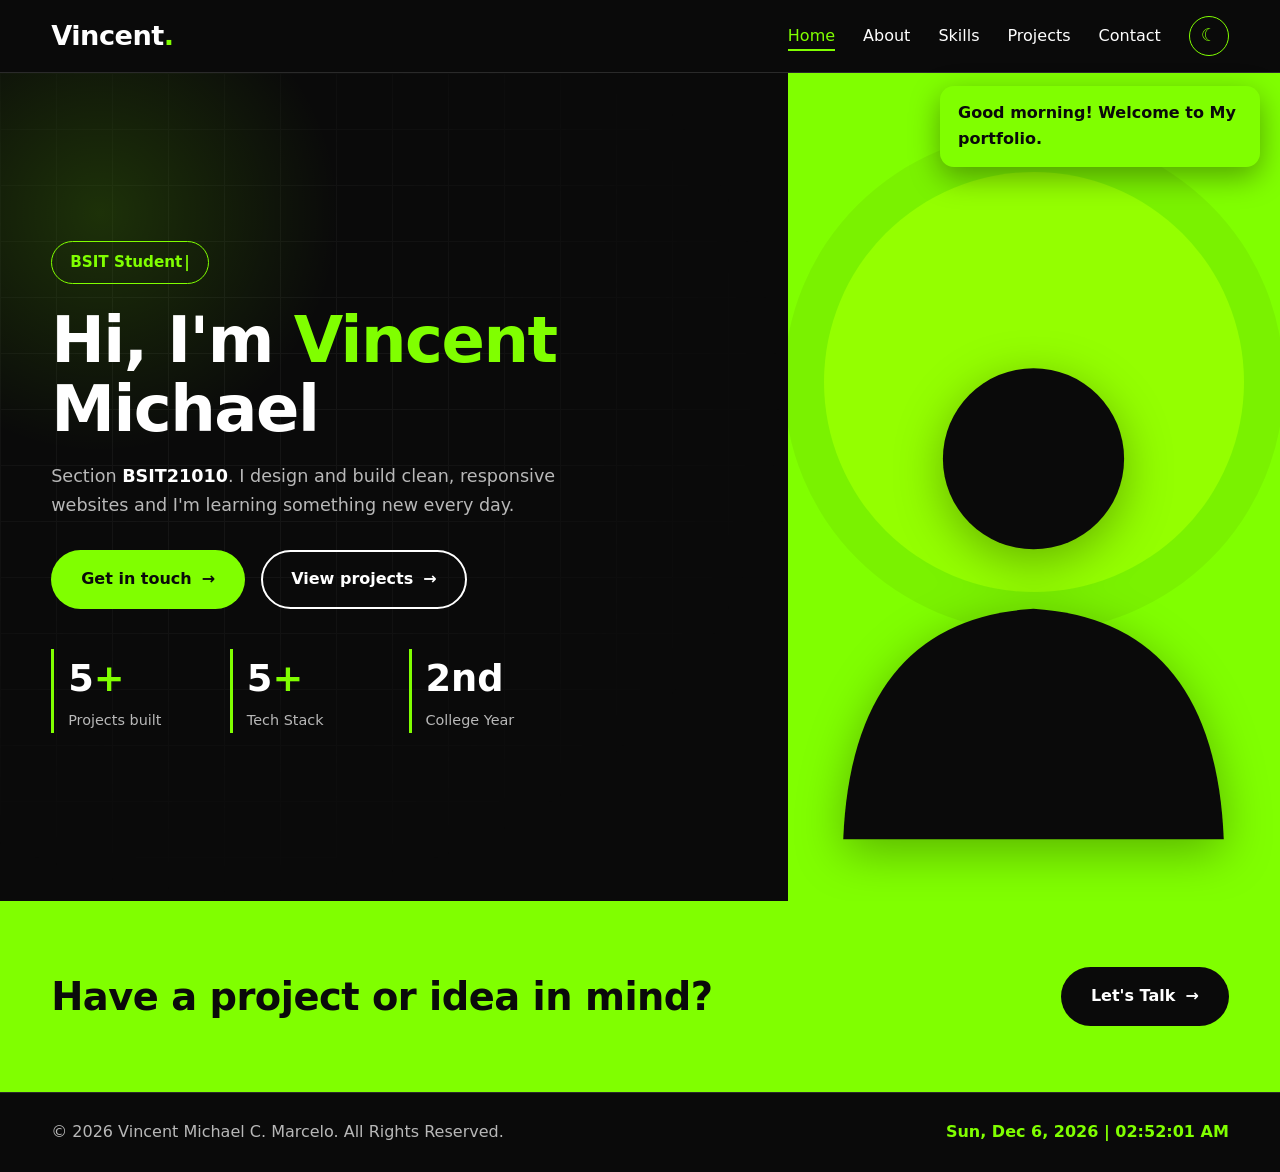
==== index.html @ 377fdef5 "Add files via upload" ====
<!DOCTYPE html>
<html lang="en">
<head>
  <meta charset="UTF-8">
  <meta name="viewport" content="width=device-width, initial-scale=1.0">
  <meta name="description" content="Portfolio of Vincent Michael C. Marcelo, BSIT21010 student.">
  <title>Vincent. | Home</title>
  <link rel="stylesheet" href="style.css">
</head>
<body>
  <a class="skip-link" href="#main">Skip to content</a>

  <header class="site-header">
    <nav class="nav container" aria-label="Main navigation">
      <a href="index.html" class="logo">Vincent<span>.</span></a>
      <button class="nav-toggle" id="navToggle" aria-label="Toggle menu" aria-expanded="false">&#9776;</button>
      <ul class="nav-links" id="navLinks">
        <li><a href="index.html" class="active">Home</a></li>
        <li><a href="about.html">About</a></li>
        <li><a href="skills.html">Skills</a></li>
        <li><a href="projects.html">Projects</a></li>
        <li><a href="contact.html">Contact</a></li>
        <li><button class="theme-toggle" id="themeToggle" aria-label="Toggle dark/light mode">&#9790;</button></li>
      </ul>
    </nav>
  </header>

  <div class="welcome-toast" id="welcomeMsg" role="status" aria-live="polite"></div>

  <main id="main">
    <section class="hero" aria-labelledby="heroTitle">
      <div class="hero-left">
        <div class="hero-content">
          <p class="badge"><span id="typedText"></span><span class="caret" aria-hidden="true">|</span></p>
          <h1 id="heroTitle">Hi, I'm <span class="hl">Vincent</span> Michael</h1>
          <p class="hero-sub">Section <strong>BSIT21010</strong>. I design and build clean, responsive websites and I'm learning something new every day.</p>
          <div class="hero-actions">
            <a href="contact.html" class="btn btn-primary js-alert" data-alert="Thanks for reaching out! Taking you to the contact page.">Get in touch <span class="arrow">&rarr;</span></a>
            <a href="projects.html" class="btn btn-outline">View projects <span class="arrow">&rarr;</span></a>
          </div>
          <div class="stats">
            <div class="stat"><span class="stat-num" data-target="5">5</span><span class="stat-plus">+</span><p>Projects built</p></div>
            <div class="stat"><span class="stat-num" data-target="5">5</span><span class="stat-plus">+</span><p>Tech Stack</p></div>
            <div class="stat"><span class="stat-num" data-target="3">2nd</span><p>College Year</p></div>
          </div>
        </div>
      </div>
      <div class="hero-right">
        <img src="\Users\Guestt\Downloads\portfolio\pictures\hero-pic.png" alt="Portrait of Vincent Michael C. Marcelo" class="hero-img" width="550" height="700" data-placeholder="portrait">
      </div>
    </section>

    <section class="section cta-band">
      <div class="container cta-inner">
        <h2>Have a project or idea in mind?</h2>
        <a href="contact.html" class="btn btn-dark js-alert" data-alert="Let's talk! Opening the contact page.">Let's Talk <span class="arrow">&rarr;</span></a>
      </div>
    </section>
  </main>

  <footer class="site-footer">
    <div class="container footer-inner">
      <p>&copy; 2026 Vincent Michael C. Marcelo. All Rights Reserved.</p>
      <p class="clock" id="liveClock" aria-label="Current date and time"></p>
    </div>
  </footer>

  <button class="back-to-top" id="backToTop" aria-label="Back to top">&uarr;</button>
  <script src="script.js"></script>
</body>
</html>
---- style.css ----
:root {
  --bg: #0A0A0A;
  --bg-alt: #121212;
  --card: #161616;
  --text: #ffffff;
  --muted: #b8b8b8;
  --border: #2a2a2a;
  --lime: #80FF00;
  --lime-2: #94FF00;
  --ink: #0A0A0A;
  --radius: 18px;
  --shadow: 0 10px 30px rgba(0, 0, 0, 0.35);
  --nav-h: 72px;
  --ease: cubic-bezier(0.2, 0.7, 0.2, 1);
  --font: "Inter", "Segoe UI", system-ui, -apple-system, Roboto, Arial, sans-serif;
  --font-head: "Space Grotesk", "Inter", "Segoe UI", system-ui, sans-serif;
  --intro: 0s;
}

[data-theme="light"] {
  --bg: #f5f5f0;
  --bg-alt: #ecece4;
  --card: #ffffff;
  --text: #0A0A0A;
  --muted: #555555;
  --border: #d8d8d0;
  --shadow: 0 10px 30px rgba(0, 0, 0, 0.1);
}
*,
*::before,
*::after {
  box-sizing: border-box;
  margin: 0;
  padding: 0;
}

html {
  scroll-padding-top: var(--nav-h);
}


html {
  scrollbar-color: var(--lime) var(--bg-alt);
}
/* Light mode: white thumb */
[data-theme="light"] {
  scrollbar-color: #ffffff var(--bg-alt);
}

@supports not (scrollbar-color: auto) {
  ::-webkit-scrollbar { width: 12px; height: 12px; }
  ::-webkit-scrollbar-track { background: var(--bg-alt); }
  ::-webkit-scrollbar-thumb { background: var(--lime); border-radius: 10px; }
  [data-theme="light"] ::-webkit-scrollbar-thumb { background: #ffffff; border: 1px solid var(--border); }
}

body {
  font-family: var(--font);
  background: var(--bg);
  color: var(--text);
  line-height: 1.65;
  overflow-x: hidden;
  -webkit-font-smoothing: antialiased;
  transition: background 0.3s ease, color 0.3s ease;
}

h1, h2, h3, h4, .logo {
  font-family: var(--font-head);
}

img {
  max-width: 100%;
  display: block;
}

a {
  color: inherit;
  text-decoration: none;
}

ul {
  list-style: none;
}

button {
  font: inherit;
  cursor: pointer;
  border: none;
  background: none;
  color: inherit;
}

code {
  background: var(--bg-alt);
  padding: 2px 6px;
  border-radius: 6px;
  font-size: 0.9em;
}

::selection {
  background: var(--lime);
  color: var(--ink);
}

.container {
  width: min(1180px, 92%);
  margin-inline: auto;
}

.hl {
  color: var(--lime);
}

[data-theme="light"] .hl {
  color: #2f7d00;
}

.skip-link {
  position: absolute;
  left: -999px;
  top: 8px;
  background: var(--lime);
  color: var(--ink);
  padding: 8px 14px;
  border-radius: 8px;
  z-index: 1000;
}

.skip-link:focus {
  left: 8px;
}


.page-wipe {
  position: fixed;
  inset: 0;
  z-index: 999;
  pointer-events: none;
  background: var(--lime);
  transform: translateY(-100%);
  display: none !important;
}

@keyframes wipeOut {
  from { transform: translateY(0); }
  to { transform: translateY(-100%); }
}

@keyframes wipeIn {
  from { transform: translateY(100%); }
  to { transform: translateY(0); }
}

.scroll-progress {
  position: fixed;
  top: 0;
  left: 0;
  height: 3px;
  width: 0;
  z-index: 300;
  background: linear-gradient(90deg, var(--lime), var(--lime-2));
  box-shadow: 0 0 10px var(--lime);
}


.site-header {
  position: sticky;
  top: 0;
  z-index: 100;
  background: var(--bg);
  border-bottom: 1px solid var(--border);
  backdrop-filter: blur(8px);
  transition: box-shadow 0.3s ease, background 0.3s ease;
}

.site-header.scrolled {
  box-shadow: 0 6px 24px rgba(0, 0, 0, 0.3);
}

.nav {
  display: flex;
  align-items: center;
  justify-content: space-between;
  height: var(--nav-h);
}

.logo {
  font-size: 1.7rem;
  font-weight: 700;
  letter-spacing: -0.5px;
  transition: transform 0.2s ease;
}

.logo span {
  color: var(--lime);
  display: inline-block;
  animation: dotBounce 2.4s ease-in-out infinite;
}

.logo:hover {
  transform: scale(1.06);
}

@keyframes dotBounce {
  0%, 70%, 100% { transform: translateY(0); }
  80% { transform: translateY(-6px); }
  90% { transform: translateY(0); }
}

.nav-links {
  display: flex;
  align-items: center;
  gap: 28px;
}

.nav-links a {
  position: relative;
  font-weight: 500;
  padding: 6px 0;
  transition: color 0.2s ease;
}

.nav-links a::after {
  content: "";
  position: absolute;
  left: 0;
  bottom: 0;
  width: 0;
  height: 2px;
  background: var(--lime);
  transition: width 0.25s ease;
}

.nav-links a:hover,
.nav-links a.active {
  color: var(--lime);
}

[data-theme="light"] .nav-links a:hover,
[data-theme="light"] .nav-links a.active {
  color: #2f7d00;
}

.nav-links a:hover::after,
.nav-links a.active::after {
  width: 100%;
}

.theme-toggle {
  width: 40px;
  height: 40px;
  border-radius: 50%;
  border: 1.5px solid var(--lime);
  color: var(--lime);
  font-size: 1.1rem;
  display: grid;
  place-items: center;
  transition: transform 0.25s ease, background 0.25s ease, color 0.25s ease;
}

.theme-toggle:hover {
  background: var(--lime);
  color: var(--ink);
  transform: rotate(20deg) scale(1.1);
}

.nav-toggle {
  display: none;
  font-size: 1.7rem;
  padding: 4px 10px;
  border-radius: 8px;
}

.nav-toggle:hover {
  background: var(--bg-alt);
}


.welcome-toast {
  position: fixed;
  top: calc(var(--nav-h) + 14px);
  right: 20px;
  z-index: 200;
  max-width: 320px;
  background: var(--lime);
  color: var(--ink);
  padding: 14px 18px;
  border-radius: 14px;
  font-weight: 600;
  box-shadow: var(--shadow);
  transform: translateX(130%);
  transition: transform 0.5s ease;
}

.welcome-toast.show {
  transform: translateX(0);
}


.btn {
  position: relative;
  overflow: hidden;
  display: inline-flex;
  align-items: center;
  gap: 10px;
  padding: 14px 28px;
  border-radius: 999px;
  font-weight: 700;
  border: 2px solid transparent;
  transform: translate(var(--tx, 0px), var(--ty, 0px));
  transition: transform 0.2s ease, background 0.2s ease, color 0.2s ease, box-shadow 0.2s ease;
}

.btn .arrow {
  display: inline-block;
  transition: transform 0.2s ease;
}

.btn:hover {
  transform: translate(var(--tx, 0px), var(--ty, 0px)) scale(1.06);
}

.btn:hover .arrow {
  transform: translateX(6px);
}

.btn-primary {
  background: var(--lime);
  color: var(--ink);
}

.btn-primary:hover {
  box-shadow: 0 1px 5px rgba(128, 255, 0, 0.35);
}

.btn-outline {
  border-color: var(--text);
  color: var(--text);
}

.btn-outline:hover {
  background: var(--text);
  color: var(--bg);
}

.btn-dark {
  background: var(--ink);
  color: #fff;
}

.btn-dark:hover {
  background: #fff;
  color: var(--ink);
}

.ripple {
  position: absolute;
  border-radius: 50%;
  pointer-events: none;
  background: rgba(255, 255, 255, 0.45);
  transform: scale(0);
  animation: ripple 0.6s ease-out forwards;
}

@keyframes ripple {
  to { transform: scale(4); opacity: 0; }
}

.link-btn {
  color: var(--lime);
  font-weight: 600;
  text-decoration: underline;
  margin-bottom: 8px;
}

[data-theme="light"] .link-btn {
  color: #2f7d00;
}


.hero {
  display: grid;
  grid-template-columns: 1.6fr 1fr;
  min-height: calc(100vh - var(--nav-h));
}

.hero-left {
  position: relative;
  display: flex;
  align-items: center;
  background: var(--bg);
  overflow: hidden;
  padding: 60px 0 60px max(4vw, calc((100vw - 1180px) / 2));
}

.hero-left::before {
  content: "";
  position: absolute;
  inset: 0;
  pointer-events: none;
  background-image: 
    linear-gradient(var(--border) 1px, transparent 1px),
    linear-gradient(90deg, var(--border) 1px, transparent 1px);
  background-size: 56px 56px;
  opacity: 0.35;
  -webkit-mask-image: radial-gradient(ellipse at 30% 40%, #000 20%, transparent 70%);
  mask-image: radial-gradient(ellipse at 30% 40%, #000 20%, transparent 70%);
}

.hero-left::after {
  content: "";
  position: absolute;
  width: 520px;
  height: 520px;
  border-radius: 50%;
  left: -160px;
  top: -120px;
  pointer-events: none;
  background: radial-gradient(circle, rgba(128, 255, 0, 0.16), transparent 65%);
  animation: glowMove 14s ease-in-out infinite alternate;
}

@keyframes glowMove {
  to { transform: translate(260px, 200px); }
}

.hero-content {
  position: relative;
  z-index: 1;
  max-width: 680px;
  padding-right: 32px;
}

.hero-content > * {
  animation: rise 0.9s var(--ease) both;
  animation-delay: var(--intro);
}

.hero-content > :nth-child(1) { animation-delay: calc(var(--intro) + 0.1s); }
.hero-content > :nth-child(2) { animation: none; }
.hero-content > :nth-child(3) { animation-delay: calc(var(--intro) + 0.7s); }
.hero-content > :nth-child(4) { animation-delay: calc(var(--intro) + 0.85s); }
.hero-content > :nth-child(5) { animation-delay: calc(var(--intro) + 1s); }

@keyframes rise {
  from { opacity: 0; transform: translateY(36px); }
  to { opacity: 1; transform: none; }
}

.badge {
  display: inline-flex;
  align-items: center;
  min-height: 40px;
  padding: 8px 18px;
  border: 1.5px solid var(--lime);
  border-radius: 999px;
  color: var(--lime);
  font-weight: 600;
  font-size: 0.95rem;
  margin-bottom: 22px;
}

[data-theme="light"] .badge {
  color: #2f7d00;
  border-color: #2f7d00;
}

.caret {
  margin-left: 2px;
  animation: blink 0.8s steps(1) infinite;
}

@keyframes blink {
  50% { opacity: 0; }
}

.hero h1 {
  font-size: clamp(2.3rem, 5vw, 4.1rem);
  line-height: 1.08;
  letter-spacing: -1.5px;
  margin-bottom: 18px;
}

.hero-sub {
  color: var(--muted);
  font-size: 1.1rem;
  margin-bottom: 30px;
  max-width: 540px;
}

.hero-sub strong {
  color: var(--text);
}

.hero-actions {
  display: flex;
  flex-wrap: wrap;
  gap: 16px;
  margin-bottom: 40px;
}

.stats {
  display: grid;
  grid-template-columns: repeat(3, 1fr);
  gap: 16px;
  max-width: 520px;
}

.stat {
  border-left: 3px solid var(--lime);
  padding-left: 14px;
}

.stat-num,
.stat-plus {
  font-family: var(--font-head);
  font-size: 2.3rem;
  font-weight: 700;
}

.stat-plus {
  color: var(--lime);
}

[data-theme="light"] .stat-plus {
  color: #2f7d00;
}

.stat p {
  color: var(--muted);
  font-size: 0.9rem;
}

.scroll-cue {
  position: absolute;
  left: max(4vw, calc((100vw - 1180px) / 2));
  bottom: 22px;
  z-index: 1;
  display: flex;
  align-items: center;
  gap: 10px;
  color: var(--muted);
  font-size: 0.75rem;
  letter-spacing: 3px;
  text-transform: uppercase;
  animation: rise 1s var(--ease) both;
  animation-delay: calc(var(--intro) + 1.4s);
}

.scroll-cue i {
  width: 22px;
  height: 36px;
  border: 2px solid var(--muted);
  border-radius: 12px;
  position: relative;
}

.scroll-cue i::after {
  content: "";
  position: absolute;
  left: 50%;
  top: 6px;
  width: 4px;
  height: 8px;
  margin-left: -2px;
  background: var(--lime);
  border-radius: 2px;
  animation: wheel 1.6s ease-in-out infinite;
}

@keyframes wheel {
  0% { opacity: 0; transform: translateY(0); }
  40% { opacity: 1; }
  100% { opacity: 0; transform: translateY(14px); }
}

.hero-right {
  position: relative;
  background: var(--lime);
  display: flex;
  align-items: flex-end;
  justify-content: center;
  overflow: hidden;
}

.hero-right::before {
  content: "";
  position: absolute;
  width: 420px;
  height: 420px;
  border-radius: 50%;
  background: var(--lime-2);
  top: 12%;
  left: 50%;
  transform: translate(-50%, var(--py, 0px));
  box-shadow: 0 0 0 40px rgba(0, 0, 0, 0.05);
  animation: pulse 4s ease-in-out infinite;
}

@keyframes pulse {
  50% { box-shadow: 0 0 0 70px rgba(0, 0, 0, 0.03); }
}

.ring {
  position: absolute;
  width: 520px;
  height: 520px;
  border-radius: 50%;
  border: 2px dashed rgba(10, 10, 10, 0.35);
  top: 4%;
  left: 50%;
  margin-left: -260px;
  animation: spin 40s linear infinite;
}

@keyframes spin {
  to { transform: rotate(360deg); }
}

.hero-img {
  position: relative;
  z-index: 1;
  width: auto;
  max-height: 88%;
  max-width: 92%;
  filter: drop-shadow(0 12px 24px rgba(0, 0, 0, 0.3));
  animation: float 5s ease-in-out infinite;
}

@keyframes float {
  50% { transform: translateY(-14px); }
}

.word {
  display: inline-block;
  overflow: hidden;
  vertical-align: top;
  padding-bottom: 0.14em;
  margin-bottom: -0.14em;
}

.word-in {
  display: inline-block;
  transform: translateY(115%);
  animation: wordUp 0.85s var(--ease) forwards;
}

@keyframes wordUp {
  to { transform: none; }
}


.marquee {
  background: #0A0A0A;
  color: #fff;
  overflow: hidden;
  border-block: 2px solid var(--lime);
  padding: 16px 0;
}

.marquee-track {
  display: flex;
  width: max-content;
  animation: marquee 28s linear infinite;
}

.marquee:hover .marquee-track {
  animation-play-state: paused;
}

.marquee-group {
  display: flex;
  flex-shrink: 0;
}

.marquee-group span {
  font-family: var(--font-head);
  font-size: 1.15rem;
  font-weight: 700;
  padding: 0 28px;
  white-space: nowrap;
  display: flex;
  align-items: center;
  gap: 56px;
}

.marquee-group span::after {
  content: "\2726";
  color: var(--lime);
}

@keyframes marquee {
  to { transform: translateX(-50%); }
}


.section {
  padding: 100px 0;
}

.section.alt {
  background: var(--bg-alt);
}

.section-head {
  margin-bottom: 48px;
}

.section-head.row {
  display: flex;
  align-items: flex-end;
  justify-content: space-between;
  gap: 20px;
  flex-wrap: wrap;
}

.section-title {
  position: relative;
  font-size: clamp(1.9rem, 4vw, 2.9rem);
  line-height: 1.12;
  letter-spacing: -1px;
  padding-bottom: 16px;
  margin-bottom: 36px;
}

.section-head .section-title {
  margin-bottom: 0;
}

.section-title::after {
  content: "";
  position: absolute;
  left: 0;
  bottom: 0;
  height: 5px;
  width: 60px;
  background: var(--lime);
  border-radius: 3px;
  transition: width 0.9s var(--ease) 0.3s;
}

.lead {
  color: var(--muted);
  max-width: 760px;
  margin-bottom: 36px;
  font-size: 1.05rem;
}

.eyebrow {
  color: var(--lime);
  font-weight: 700;
  text-transform: uppercase;
  letter-spacing: 2px;
  font-size: 0.85rem;
  margin-bottom: 10px;
}

[data-theme="light"] .eyebrow {
  color: #2f7d00;
}

.page-hero {
  position: relative;
  overflow: hidden;
  padding: 90px 0 64px;
  background: var(--bg);
}

.page-hero::before {
  content: attr(data-bg);
  position: absolute;
  right: -1%;
  bottom: -26%;
  font-family: var(--font-head);
  font-weight: 700;
  font-size: clamp(6rem, 24vw, 17rem);
  line-height: 1;
  letter-spacing: -0.04em;
  color: transparent;
  -webkit-text-stroke: 1px var(--border);
  pointer-events: none;
  user-select: none;
  animation: fadeIn 1.4s ease both;
  animation-delay: var(--intro);
}

.page-hero::after {
  content: "";
  position: absolute;
  left: 0;
  bottom: 0;
  height: 6px;
  width: 100%;
  background: var(--lime);
  transform-origin: left;
  animation: barGrow 1.1s var(--ease) both;
  animation-delay: calc(var(--intro) + 0.2s);
}

@keyframes barGrow {
  from { transform: scaleX(0); }
  to { transform: scaleX(1); }
}

.page-hero .container {
  position: relative;
  z-index: 1;
}

.page-hero .container > * {
  animation: rise 0.8s var(--ease) both;
  animation-delay: var(--intro);
}

.page-hero .container > h1 {
  animation: none;
}

.page-hero h1 {
  font-size: clamp(2.6rem, 6vw, 4.4rem);
  line-height: 1.05;
  letter-spacing: -1.5px;
}

.cta-band {
  background: var(--lime);
  color: var(--ink);
  padding: 64px 0;
  overflow: hidden;
}

.cta-inner {
  display: flex;
  align-items: center;
  justify-content: space-between;
  gap: 24px;
  flex-wrap: wrap;
}

.cta-inner h2 {
  font-size: clamp(1.6rem, 3.5vw, 2.4rem);
  letter-spacing: -0.5px;
}


.js .reveal {
  opacity: 0;
  transform: translateY(44px);
  transition: opacity 0.85s var(--ease), transform 0.85s var(--ease);
  transition-delay: var(--d, 0s);
  will-change: opacity, transform;
}

.js .reveal[data-anim="left"]  { transform: translateX(-70px); }
.js .reveal[data-anim="right"] { transform: translateX(70px); }
.js .reveal[data-anim="zoom"]  { transform: scale(0.85); }
.js .reveal.in { opacity: 1; transform: none; }

.js .reveal.section-title::after,
.js .reveal .section-title::after {
  width: 0;
}

.js .reveal.in.section-title::after,
.js .reveal.in .section-title::after {
  width: 60px;
}

.js .lazy-img {
  opacity: 0;
  transform: scale(1.06);
  transition: opacity 0.9s ease, transform 1.1s var(--ease);
}

.js .lazy-img.loaded {
  opacity: 1;
  transform: none;
}

.card {
  position: relative;
  background: var(--card);
  border: 1px solid var(--border);
  border-radius: var(--radius);
  padding: 28px;
  transition: transform 0.25s ease, border-color 0.25s ease, box-shadow 0.25s ease;
}

.card::before {
  content: "";
  position: absolute;
  inset: 0;
  border-radius: inherit;
  pointer-events: none;
  background: radial-gradient(380px circle at var(--mx, 50%) var(--my, 50%), rgba(128, 255, 0, 0.13), transparent 45%);
  opacity: 0;
  transition: opacity 0.3s ease;
}

.card:hover::before {
  opacity: 1;
}

.card:hover {
  transform: translateY(-8px);
  border-color: var(--lime);
  box-shadow: var(--shadow);
}

.card-grid {
  display: grid;
  grid-template-columns: repeat(auto-fit, minmax(230px, 1fr));
  gap: 24px;
}

.card-grid.three {
  grid-template-columns: repeat(3, 1fr);
}

.card h3,
.card h4 {
  margin-bottom: 8px;
}

.card p {
  color: var(--muted);
}

.icon {
  font-size: 2rem;
  display: block;
  margin-bottom: 12px;
  transition: transform 0.3s ease;
}

.card:hover .icon {
  transform: scale(1.2) rotate(-8deg);
}

.feature .project-link {
  margin-top: 16px;
  display: inline-flex;
}


.about-grid {
  display: grid;
  grid-template-columns: 1fr 1.3fr;
  gap: 56px;
  align-items: center;
}

.about-photo {
  background: var(--lime);
  border-radius: var(--radius);
  overflow: hidden;
  display: flex;
  justify-content: center;
}

.about-photo img {
  width: 100%;
  height: auto;
}

.about-text h2 {
  font-size: 2rem;
  margin-bottom: 18px;
}

.about-text h2.section-title {
  font-size: clamp(1.9rem, 4vw, 2.7rem);
}

.about-text p {
  color: var(--muted);
  margin-bottom: 18px;
}

.info-list {
  margin-bottom: 20px;
  display: grid;
  gap: 8px;
}

.info-list li {
  padding: 10px 14px;
  background: var(--card);
  border-left: 3px solid var(--lime);
  border-radius: 8px;
  transition: transform 0.2s ease;
}

.info-list li:hover {
  transform: translateX(6px);
}

.more-content {
  margin-bottom: 8px;
  animation: fadeIn 0.4s ease;
}

.more-content[hidden] {
  display: none;
}

@keyframes fadeIn {
  from { opacity: 0; transform: translateY(-6px); }
  to { opacity: 1; transform: none; }
}

.timeline {
  position: relative;
  padding-left: 34px;
  display: grid;
  gap: 24px;
}

.timeline::before {
  content: "";
  position: absolute;
  left: 8px;
  top: 6px;
  bottom: 6px;
  width: 3px;
  background: var(--lime);
  border-radius: 2px;
}

.timeline-item {
  position: relative;
  background: var(--card);
  border: 1px solid var(--border);
  border-radius: var(--radius);
  padding: 22px 26px;
  transition: transform 0.25s ease, border-color 0.25s ease;
}

.timeline-item:hover {
  transform: translateX(8px);
  border-color: var(--lime);
}

.timeline-item h3 {
  margin-bottom: 4px;
}

.timeline-item p {
  color: var(--muted);
}

.timeline-item .dot {
  position: absolute;
  left: -34px;
  top: 28px;
  width: 18px;
  height: 18px;
  border-radius: 50%;
  background: var(--lime);
  border: 4px solid var(--bg-alt);
}

.timeline-item .meta {
  color: var(--lime);
  font-weight: 600;
  font-size: 0.9rem;
}

[data-theme="light"] .timeline-item .meta {
  color: #2f7d00;
}

.skills-grid {
  display: grid;
  grid-template-columns: repeat(2, 1fr);
  gap: 24px;
}

.skill {
  margin-top: 20px;
}

.skill-head {
  display: flex;
  justify-content: space-between;
  font-weight: 600;
  margin-bottom: 8px;
}

.bar {
  height: 12px;
  background: var(--bg);
  border-radius: 999px;
  overflow: hidden;
}

.bar-fill {
  height: 100%;
  width: 0;
  background: linear-gradient(90deg, var(--lime), var(--lime-2));
  border-radius: 999px;
  transition: width 1.3s var(--ease);
}

.tech-stack {
  display: grid;
  grid-template-columns: repeat(auto-fit, minmax(140px, 1fr));
  gap: 20px;
}

.tech {
  display: flex;
  flex-direction: column;
  align-items: center;
  gap: 10px;
  padding: 24px 12px;
  background: var(--card);
  border: 1px solid var(--border);
  border-radius: var(--radius);
  font-weight: 600;
  transition: transform 0.25s ease, border-color 0.25s ease;
}

.tech span {
  width: 56px;
  height: 56px;
  display: grid;
  place-items: center;
  border-radius: 14px;
  background: var(--lime);
  color: var(--ink);
  font-weight: 800;
  transition: transform 0.25s ease;
}

.tech:hover {
  transform: translateY(-8px) scale(1.05);
  border-color: var(--lime);
}

.tech:hover span {
  transform: rotate(-8deg) scale(1.12);
}

.project-grid {
  display: grid;
  grid-template-columns: repeat(3, 1fr);
  gap: 28px;
}

.project {
  padding: 0;
  overflow: hidden;
  display: flex;
  flex-direction: column;
}

.project img {
  width: 100%;
  height: 200px;
  object-fit: cover;
}

.project:hover img.loaded {
  transform: scale(1.08);
}

.project img {
  filter: blur(6px);
}
.js .project img.lazy-img {
  transition: opacity 0.9s ease, transform 1.1s var(--ease), filter 0.5s ease;
}
.project:hover img {
  filter: blur(0);
}
@media (hover: none) {
  .project img { filter: none; }
}

.project-body {
  padding: 22px;
  display: flex;
  flex-direction: column;
  flex: 1;
  align-items: flex-start;
  position: relative;
}

.project-body p {
  margin-bottom: 14px;
}

.tag {
  background: var(--lime);
  color: var(--ink);
  font-size: 0.75rem;
  font-weight: 800;
  padding: 4px 12px;
  border-radius: 999px;
  margin-bottom: 10px;
  text-transform: uppercase;
  letter-spacing: 1px;
}

.project-link {
  margin-top: auto;
  font-weight: 700;
  color: var(--lime);
  display: inline-flex;
  gap: 8px;
}

[data-theme="light"] .project-link {
  color: #2f7d00;
}

.project-link .arrow {
  transition: transform 0.2s ease;
}

.project-link:hover .arrow {
  transform: translateX(8px);
}


.contact-grid {
  display: grid;
  grid-template-columns: 1fr 1.1fr;
  gap: 48px;
  align-items: start;
}

.contact-info h2,
.contact-form h2 {
  font-size: 2rem;
  margin-bottom: 14px;
}

.contact-info > p {
  color: var(--muted);
  margin-bottom: 24px;
}

.status {
  display: inline-flex;
  align-items: center;
  gap: 10px;
  font-weight: 600;
  font-size: 0.9rem;
  padding: 6px 14px;
  border: 1px solid var(--border);
  border-radius: 999px;
  margin-bottom: 18px;
  color: var(--text) !important;
}

.status-dot {
  width: 10px;
  height: 10px;
  border-radius: 50%;
  background: var(--lime);
  animation: statusPulse 1.8s ease-out infinite;
}

@keyframes statusPulse {
  0% { box-shadow: 0 0 0 0 rgba(128, 255, 0, 0.7); }
  100% { box-shadow: 0 0 0 12px rgba(128, 255, 0, 0); }
}

.contact-list {
  display: grid;
  gap: 16px;
}

.contact-item {
  display: flex;
  align-items: center;
  gap: 18px;
  padding: 20px 24px;
}

.contact-item .icon {
  margin: 0;
}

.contact-item a {
  color: var(--lime);
  font-weight: 600;
  word-break: break-all;
}

[data-theme="light"] .contact-item a {
  color: #2f7d00;
}

.contact-item a:hover {
  text-decoration: underline;
}

.field {
  margin-bottom: 18px;
}

.field label {
  display: block;
  font-weight: 600;
  margin-bottom: 6px;
}

.field input,
.field textarea {
  width: 100%;
  padding: 14px 16px;
  border-radius: 12px;
  border: 1.5px solid var(--border);
  background: var(--bg);
  color: var(--text);
  font: inherit;
  transition: border-color 0.2s ease, box-shadow 0.2s ease;
}

.field input:focus,
.field textarea:focus {
  outline: none;
  border-color: var(--lime);
  box-shadow: 0 0 0 3px rgba(128, 255, 0, 0.25);
}

.field.invalid input,
.field.invalid textarea {
  border-color: #ff5a5a;
  animation: shake 0.35s;
}

@keyframes shake {
  25% { transform: translateX(-6px); }
  75% { transform: translateX(6px); }
}

.error {
  color: #ff6b6b;
  display: block;
  min-height: 1.1em;
  margin-top: 4px;
  font-size: 0.85rem;
}

.form-status {
  margin-top: 14px;
  font-weight: 600;
  color: var(--lime);
}

[data-theme="light"] .form-status {
  color: #2f7d00;
}

.contact-form:hover {
  transform: none;
}

.site-footer {
  background: var(--bg);
  border-top: 1px solid var(--border);
  padding: 26px 0;
}

.footer-inner {
  display: flex;
  justify-content: space-between;
  align-items: center;
  gap: 12px;
  flex-wrap: wrap;
  color: var(--muted);
}

.clock {
  color: var(--lime);
  font-weight: 600;
  font-variant-numeric: tabular-nums;
}

[data-theme="light"] .clock {
  color: #2f7d00;
}

.back-to-top {
  position: fixed;
  right: 24px;
  bottom: 24px;
  z-index: 150;
  width: 50px;
  height: 50px;
  border-radius: 50%;
  background: var(--lime);
  color: var(--ink);
  font-size: 1.4rem;
  font-weight: 800;
  box-shadow: var(--shadow);
  opacity: 0;
  visibility: hidden;
  transform: translateY(20px);
  transition: opacity 0.3s ease, transform 0.3s ease, visibility 0.3s;
}

.back-to-top.show {
  opacity: 1;
  visibility: visible;
  transform: none;
}

.back-to-top:hover {
  transform: translateY(-4px) scale(1.1);
}


@media (max-width: 992px) {
  .hero {
    grid-template-columns: 1.3fr 1fr;
  }
  .hero-left {
    padding-left: 4vw;
  }
  .scroll-cue {
    left: 4vw;
  }
  .project-grid {
    grid-template-columns: repeat(2, 1fr);
  }
  .card-grid.three {
    grid-template-columns: repeat(2, 1fr);
  }
  .about-grid,
  .contact-grid {
    gap: 32px;
  }
  .ring {
    width: 420px;
    height: 420px;
    margin-left: -210px;
  }
}

@media (max-width: 820px) {
  .nav-toggle {
    display: block;
  }
  .nav-links {
    position: absolute;
    top: var(--nav-h);
    left: 0;
    right: 0;
    flex-direction: column;
    align-items: flex-start;
    gap: 0;
    background: var(--bg);
    border-bottom: 1px solid var(--border);
    max-height: 0;
    overflow: hidden;
    transition: max-height 0.35s ease;
  }
  .nav-links.open {
    max-height: 460px;
  }
  .nav-links li {
    width: 100%;
    padding: 0 4vw;
  }
  .nav-links li:first-child {
    padding-top: 10px;
  }
  .nav-links li:last-child {
    padding-bottom: 16px;
  }
  .nav-links a {
    display: block;
    padding: 12px 0;
  }

  .hero {
    grid-template-columns: 1fr;
    min-height: auto;
  }
  .hero-left {
    padding: 50px 4vw 90px;
  }
  .hero-content {
    padding-right: 0;
  }
  .hero-right {
    min-height: 420px;
  }
  .hero-right::before {
    width: 320px;
    height: 320px;
  }
  .ring {
    width: 340px;
    height: 340px;
    margin-left: -170px;
  }
  .hero-img {
    max-height: 400px;
  }

  .about-grid,
  .contact-grid,
  .skills-grid {
    grid-template-columns: 1fr;
  }
  .about-photo {
    max-width: 420px;
    margin-inline: auto;
  }
  .js .reveal[data-anim="left"],
  .js .reveal[data-anim="right"] {
    transform: translateY(40px);
  }
}

@media (max-width: 600px) {
  .section {
    padding: 64px 0;
  }
  .page-hero {
    padding: 64px 0 44px;
  }
  .project-grid,
  .card-grid.three {
    grid-template-columns: 1fr;
  }
  .stats {
    gap: 10px;
  }
  .stat-num,
  .stat-plus {
    font-size: 1.8rem;
  }
  .hero-actions .btn {
    width: 100%;
    justify-content: center;
  }
  .cta-inner {
    flex-direction: column;
    align-items: flex-start;
  }
  .footer-inner {
    flex-direction: column;
    text-align: center;
  }
  .welcome-toast {
    right: 10px;
    left: 10px;
    max-width: none;
  }
}

@media (prefers-reduced-motion: reduce) {
  html {
    scroll-behavior: auto;
  }
  *,
  *::before,
  *::after {
    animation: none !important;
    transition: none !important;
  }
  .js .reveal,
  .js .lazy-img {
    opacity: 1 !important;
    transform: none !important;
  }
  .js .reveal.section-title::after,
  .js .reveal .section-title::after {
    width: 60px;
  }
  .word-in {
    transform: none;
  }
}
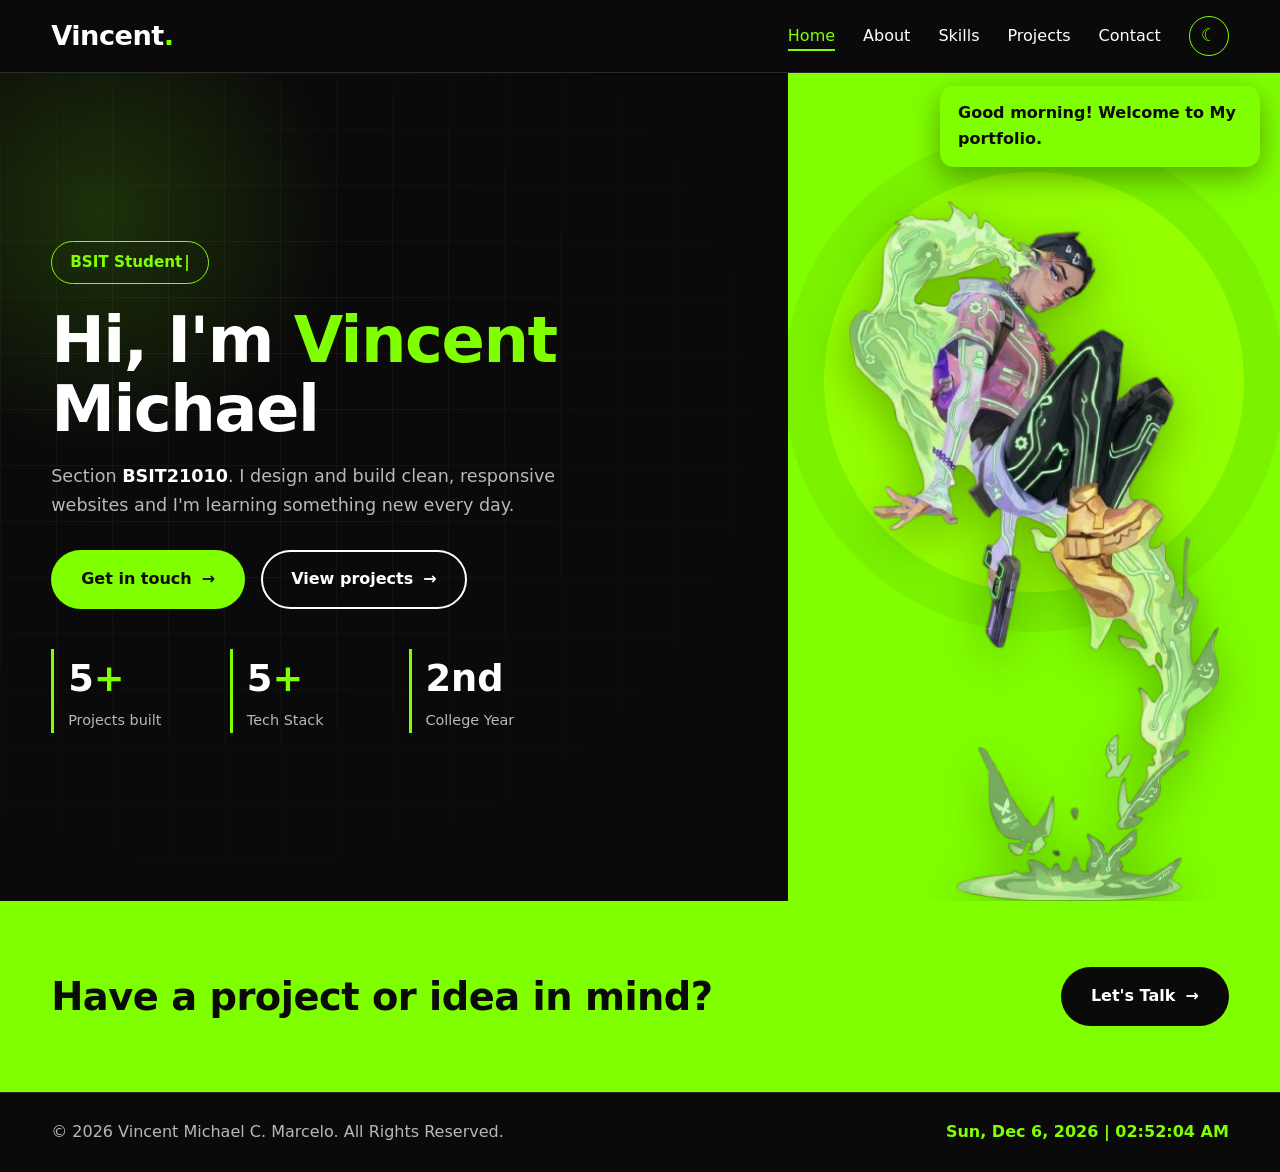
==== commit fa847d1c: "Update image source path in index.html" ====
--- a/index.html
+++ b/index.html
@@ -46,7 +46,7 @@
         </div>
       </div>
       <div class="hero-right">
-        <img src="\Users\Guestt\Downloads\portfolio\pictures\hero-pic.png" alt="Portrait of Vincent Michael C. Marcelo" class="hero-img" width="550" height="700" data-placeholder="portrait">
+        <img src="pictures/hero-pic.png" alt="Portrait of Vincent Michael C. Marcelo" class="hero-img" width="550" height="700" data-placeholder="portrait">
       </div>
     </section>
 
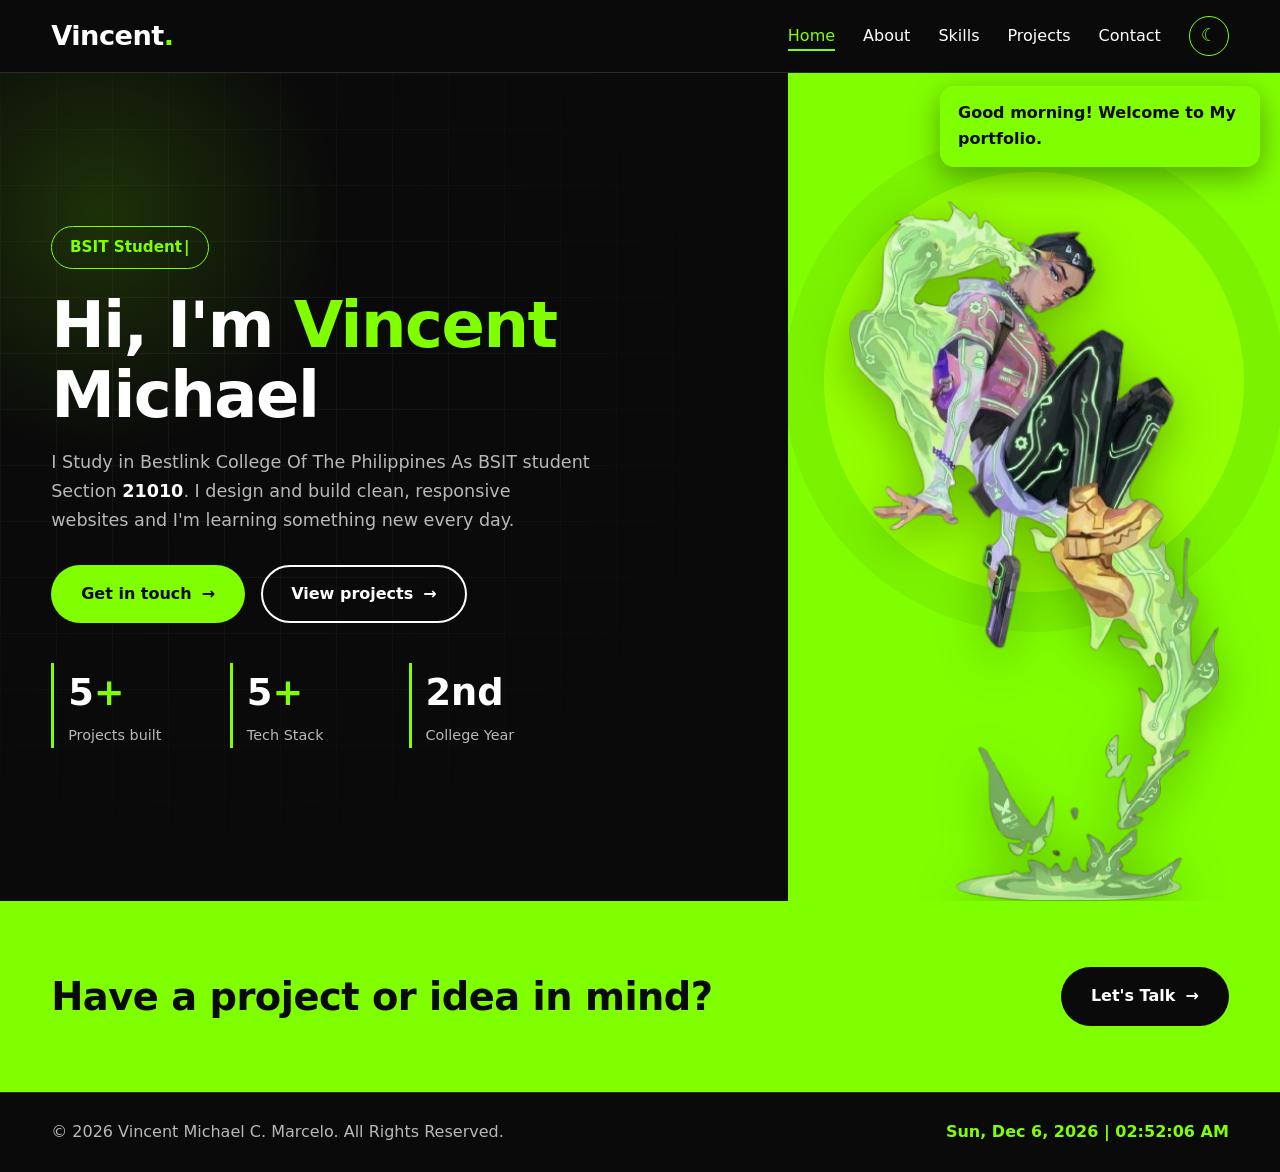
==== commit c2021949: "Update hero-sub paragraph with new study details" ====
--- a/index.html
+++ b/index.html
@@ -33,7 +33,7 @@
         <div class="hero-content">
           <p class="badge"><span id="typedText"></span><span class="caret" aria-hidden="true">|</span></p>
           <h1 id="heroTitle">Hi, I'm <span class="hl">Vincent</span> Michael</h1>
-          <p class="hero-sub">Section <strong>BSIT21010</strong>. I design and build clean, responsive websites and I'm learning something new every day.</p>
+          <p class="hero-sub">I Study in Bestlink College Of The Philippines As BSIT student Section <strong>21010</strong>. I design and build clean, responsive websites and I'm learning something new every day.</p>
           <div class="hero-actions">
             <a href="contact.html" class="btn btn-primary js-alert" data-alert="Thanks for reaching out! Taking you to the contact page.">Get in touch <span class="arrow">&rarr;</span></a>
             <a href="projects.html" class="btn btn-outline">View projects <span class="arrow">&rarr;</span></a>
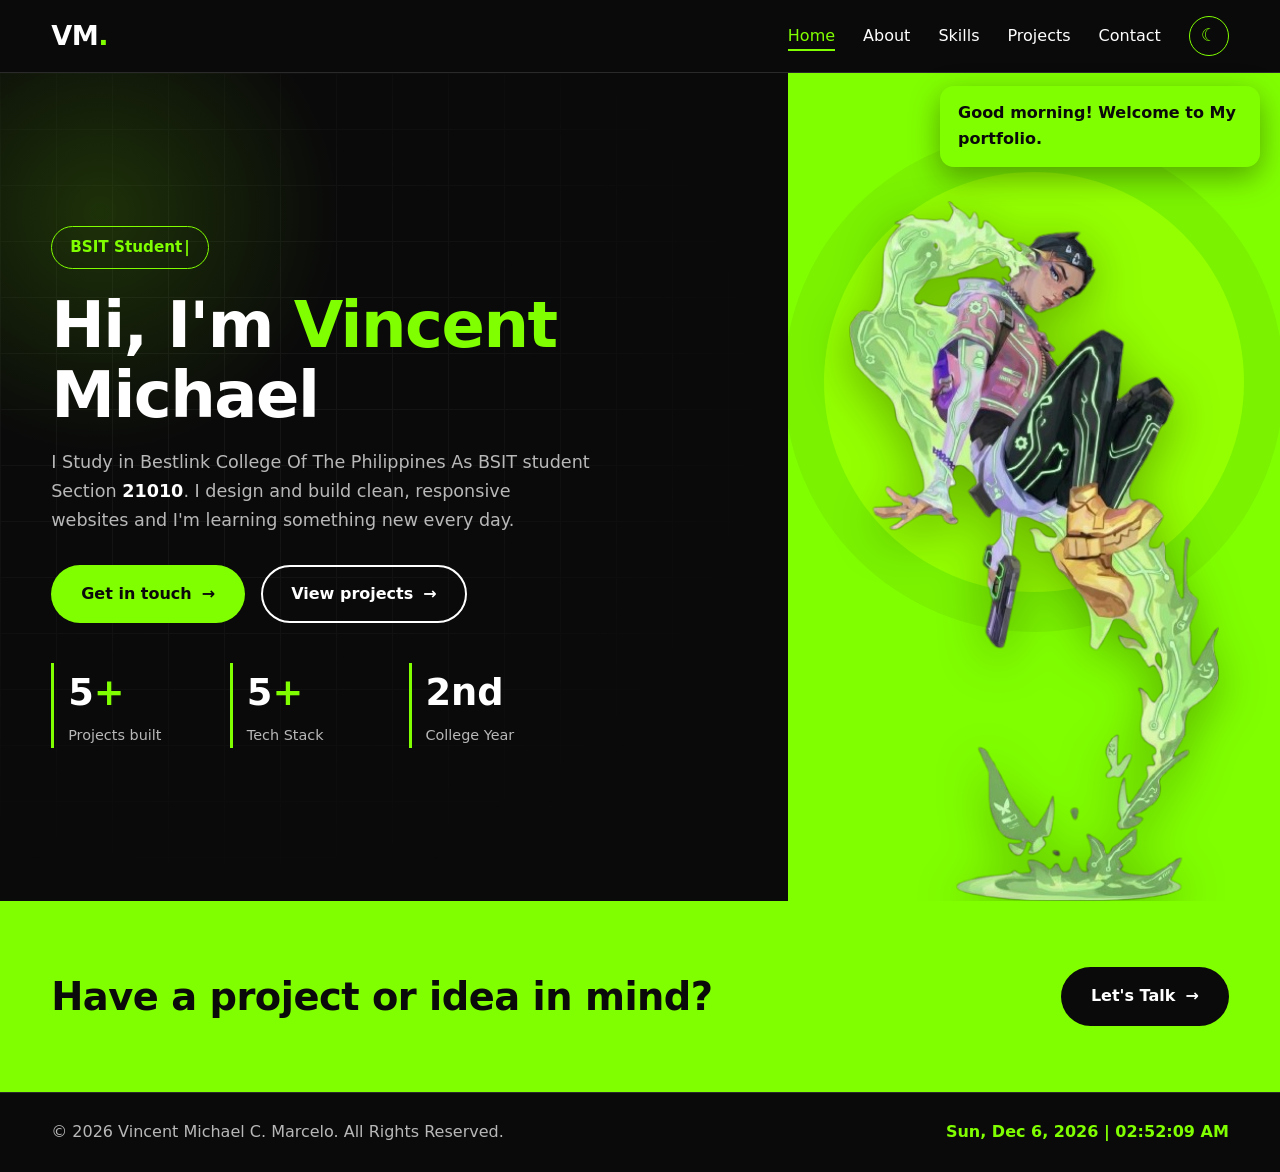
==== commit 7af13096: "Change logo text from 'Vincent' to 'VM'" ====
--- a/index.html
+++ b/index.html
@@ -12,7 +12,7 @@
 
   <header class="site-header">
     <nav class="nav container" aria-label="Main navigation">
-      <a href="index.html" class="logo">Vincent<span>.</span></a>
+      <a href="index.html" class="logo">VM<span>.</span></a>
       <button class="nav-toggle" id="navToggle" aria-label="Toggle menu" aria-expanded="false">&#9776;</button>
       <ul class="nav-links" id="navLinks">
         <li><a href="index.html" class="active">Home</a></li>
